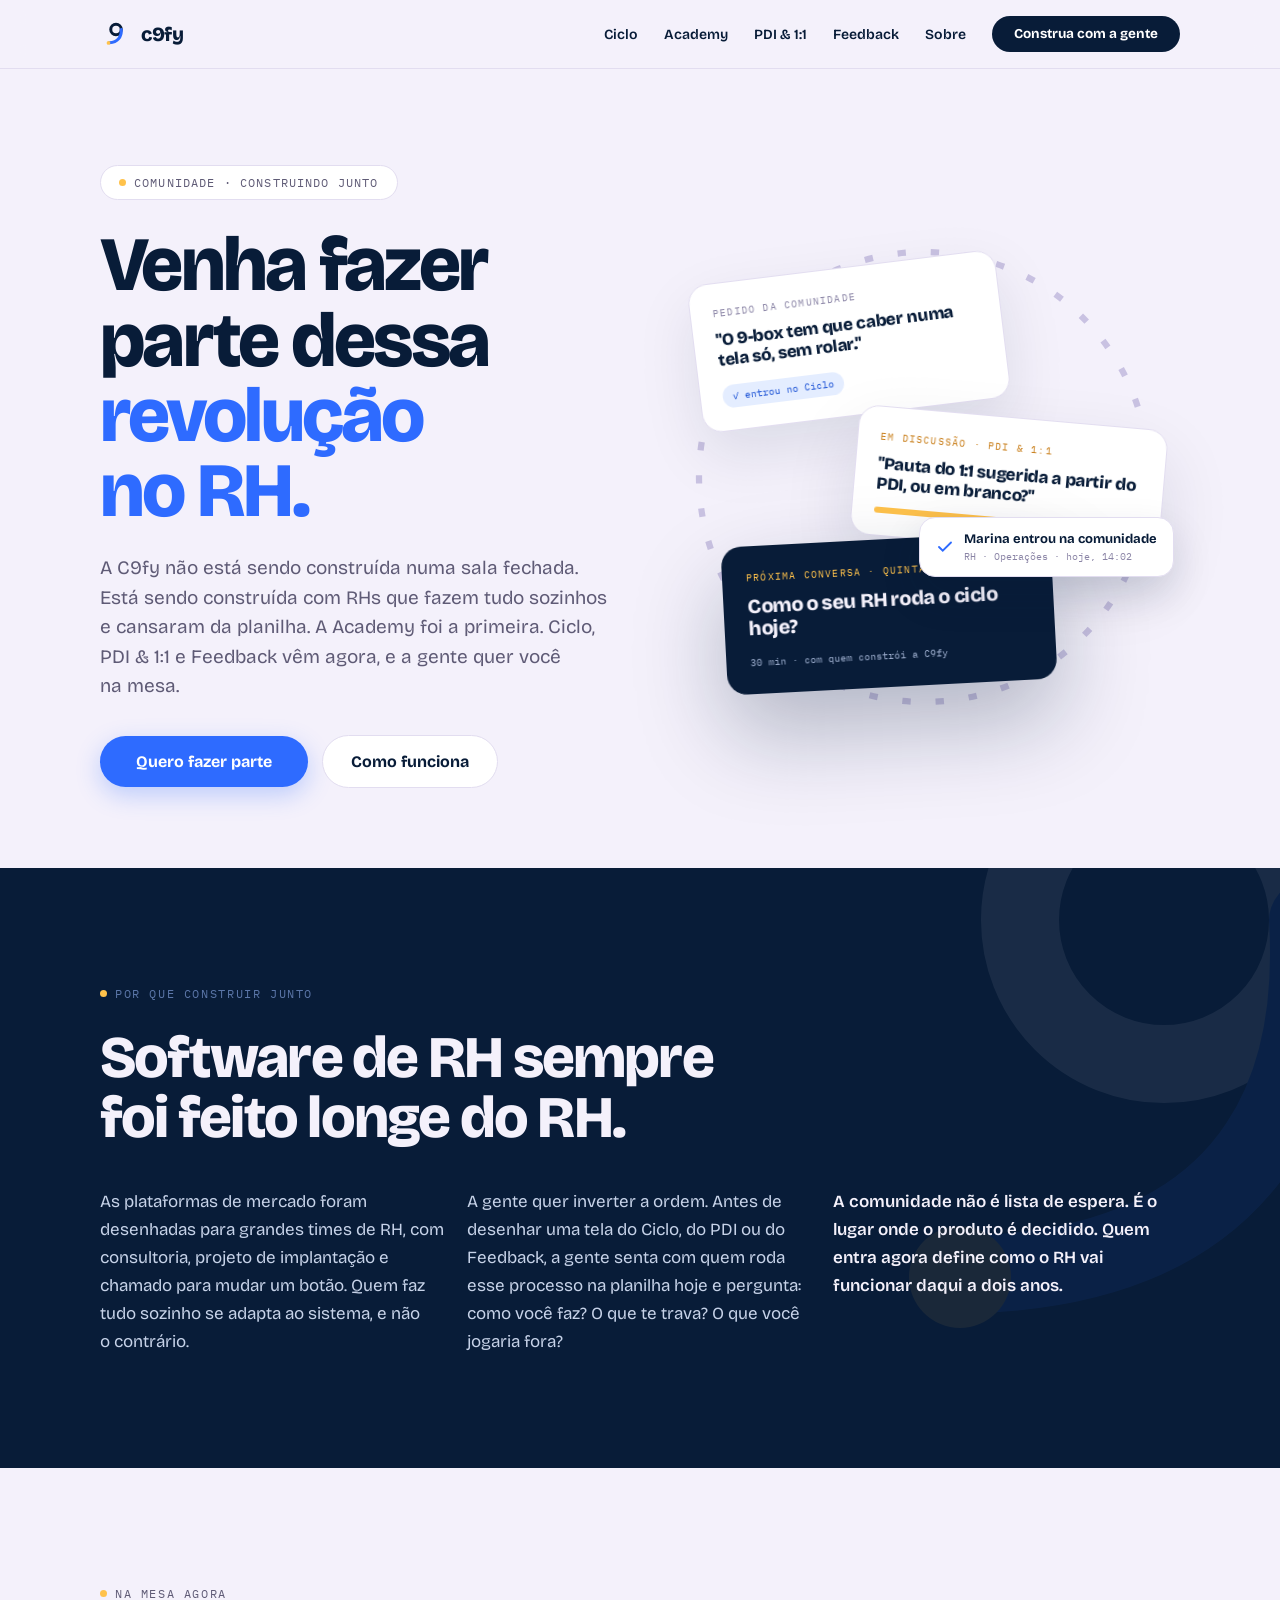
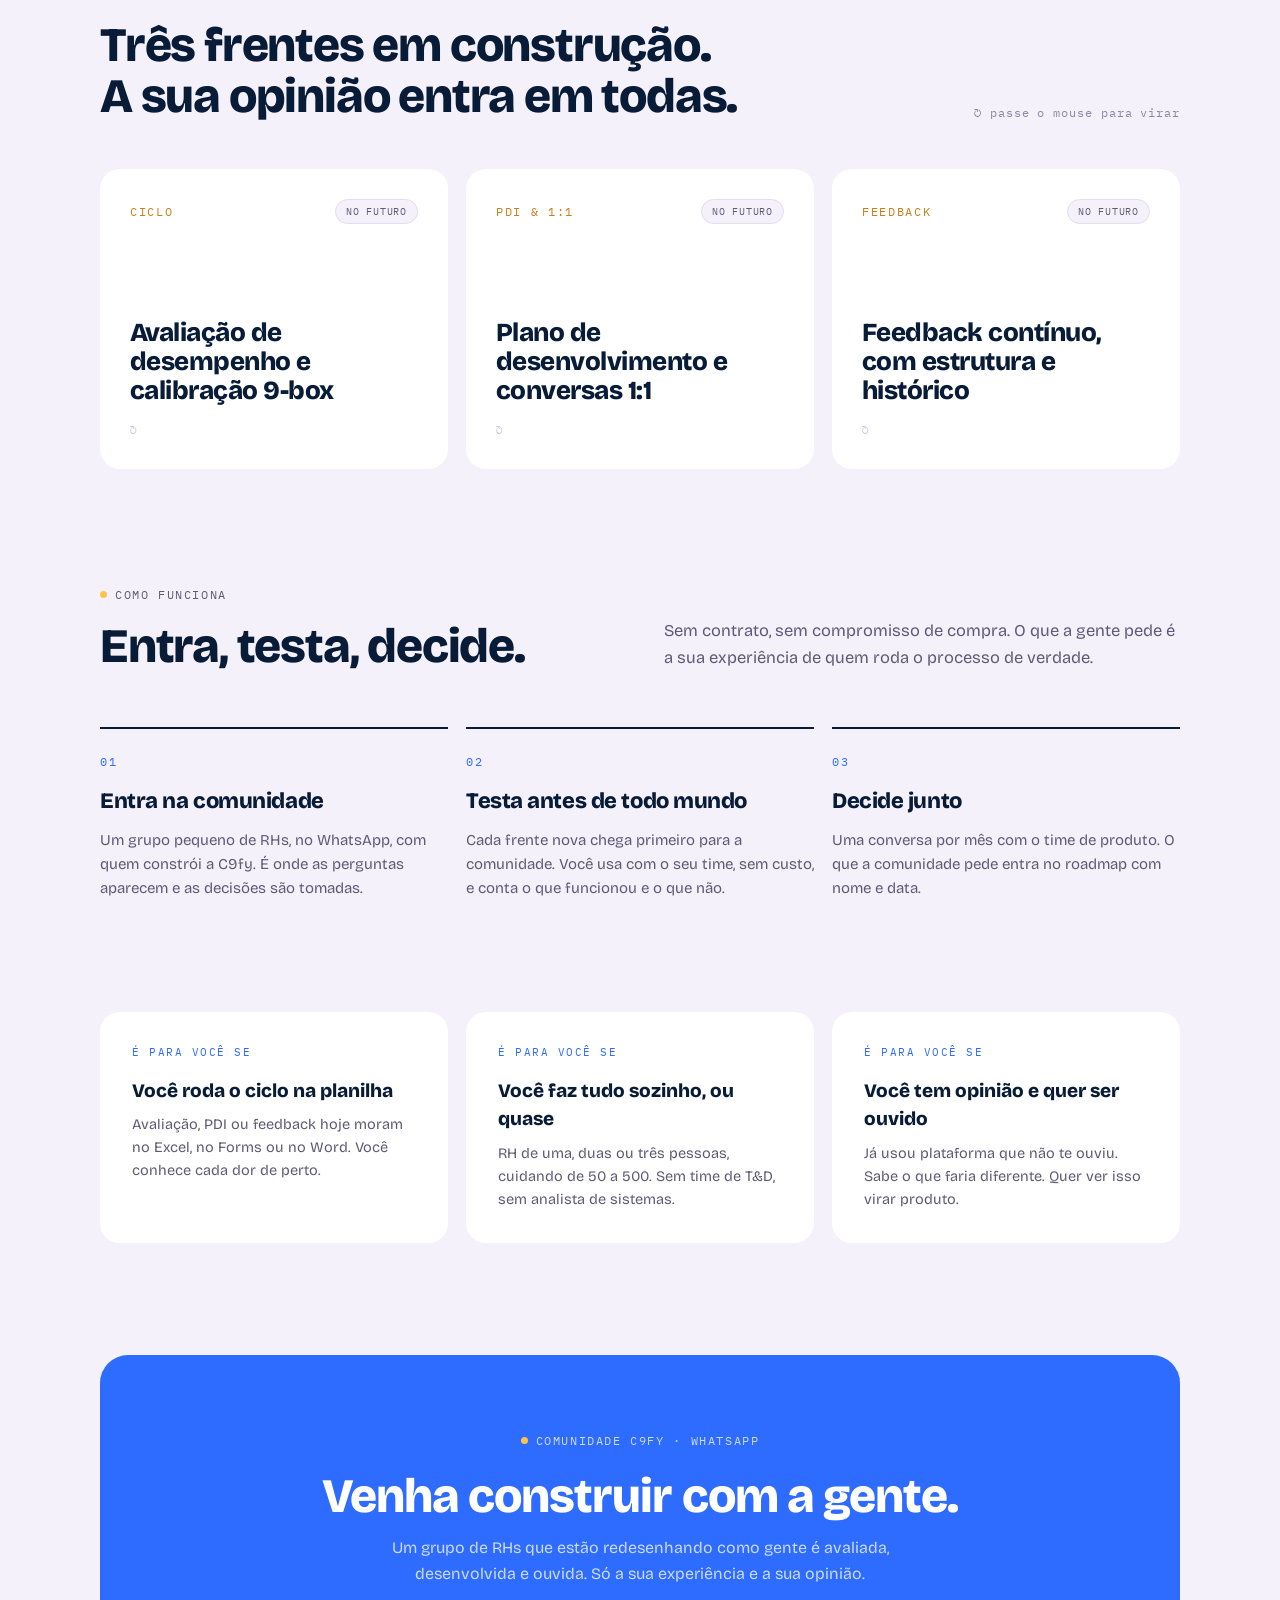
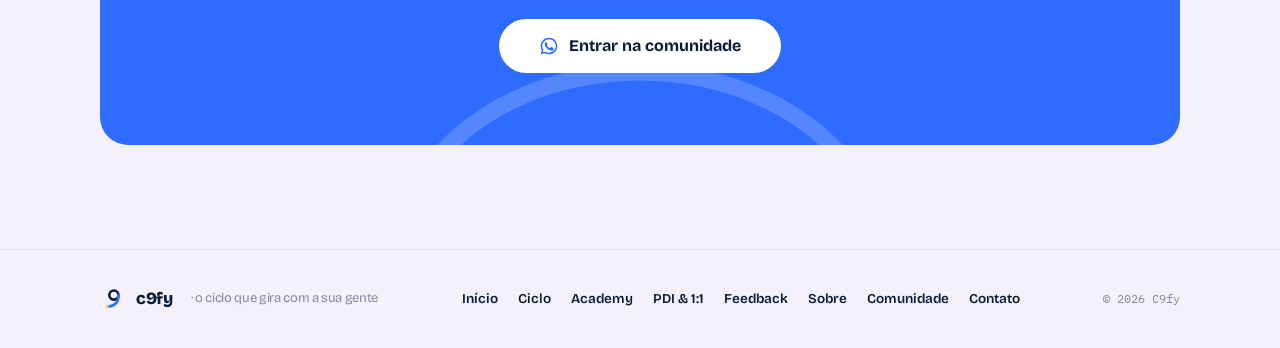
==== comunidade.html @ 216e8342 "Add shared stylesheet with comprehensive styles for layout, typography, buttons, and components" ====
<!DOCTYPE html>
<html lang="pt-BR">
<head>
  <meta charset="utf-8">
  <meta name="viewport" content="width=device-width, initial-scale=1">
  <title>Comunidade · C9fy</title>
  <meta name="description" content="Um grupo de RHs que testa antes de todo mundo e decide o que entra na C9fy. Venha construir com a gente.">
  <meta property="og:type" content="website">
  <meta property="og:site_name" content="C9fy">
  <meta property="og:locale" content="pt_BR">
  <meta property="og:title" content="Comunidade · C9fy">
  <meta property="og:description" content="Um grupo de RHs que testa antes de todo mundo e decide o que entra na C9fy. Venha construir com a gente.">
  <meta property="og:url" content="https://c9fy.com/comunidade.html">
  <meta property="og:image" content="https://c9fy.com/assets/og-image.png">
  <meta property="og:image:width" content="1200">
  <meta property="og:image:height" content="630">
  <meta name="twitter:card" content="summary_large_image">
  <meta name="theme-color" content="#F4F1FB">
  <link rel="icon" type="image/png" href="assets/favicon.png">
  <link rel="apple-touch-icon" href="assets/favicon.png">
  <link rel="preconnect" href="https://fonts.googleapis.com">
  <link rel="preconnect" href="https://fonts.gstatic.com" crossorigin>
  <link href="https://fonts.googleapis.com/css2?family=Bricolage+Grotesque:opsz,wght@12..96,400;12..96,500;12..96,600;12..96,700;12..96,800&amp;family=IBM+Plex+Mono:wght@500;600&amp;display=swap" rel="stylesheet">
  <link rel="stylesheet" href="styles.css">
  <noscript><style>.nav__links{display:flex!important;position:static!important;flex-direction:row!important;gap:8px 20px!important;padding:0!important;border:0!important;box-shadow:none!important}.nav__toggle{display:none!important}</style></noscript>
</head>
<body>
<header class="site-header">
  <nav class="container nav" aria-label="Principal">
    <a class="brand" href="index.html"><svg width="30" height="30" viewBox="0 0 120 120" aria-hidden="true" focusable="false"><circle cx="64" cy="42" r="21" fill="none" stroke="#081C38" stroke-width="12" stroke-linecap="round"></circle><path d="M 85 42 C 87 72 70 93 38 95" fill="none" stroke="#2E6BFF" stroke-width="12" stroke-linecap="round"></path><circle cx="34" cy="95.5" r="7.5" fill="#FFC24B"></circle></svg><span>c9fy</span></a>
    <button class="nav__toggle" type="button" aria-expanded="false" aria-controls="menu" aria-label="Abrir menu"><span></span><span></span><span></span></button>
    <ul class="nav__links" id="menu">
      <li><a href="produtos.html#ciclo">Ciclo</a></li>
      <li><a href="produtos.html#academy">Academy</a></li>
      <li><a href="produtos.html#pdi">PDI &amp; 1:1</a></li>
      <li><a href="produtos.html#feedback">Feedback</a></li>
      <li><a href="sobre.html">Sobre</a></li>
      <li><a class="btn btn--navy" href="comunidade.html" aria-current="page">Construa com a gente</a></li>
    </ul>
  </nav>
</header>
<main>
<section class="hero container">
  <div class="hero__grid">
    <div>
      <span class="eyebrow eyebrow--pill">Comunidade · construindo junto</span>
      <h1 class="display">Venha fazer parte dessa <span class="accent">revolução no RH.</span></h1>
      <p class="lead">A C9fy não está sendo construída numa sala fechada. Está sendo construída com RHs que fazem tudo sozinhos e cansaram da planilha. A Academy foi a primeira. Ciclo, PDI &amp; 1:1 e Feedback vêm agora, e a gente quer você na mesa.</p>
      <div class="actions">
        <a class="btn btn--primary" href="#entrar">Quero fazer parte</a>
        <a class="btn btn--outline" href="#como">Como funciona</a>
      </div>
    </div>
    <div class="stack stack--wide" data-tilt="14" aria-hidden="true"><div class="stack__inner" data-tilt-inner>
      <img class="stack__ring" src="assets/anel.svg" alt="">
      <div class="stack__card stack__card--a">
        <div class="stack__label">PEDIDO DA COMUNIDADE</div>
        <div class="stack__title stack__title--quote">"O 9-box tem que caber numa tela só, sem rolar."</div>
        <span class="stack__ok">✓ entrou no Ciclo</span>
      </div>
      <div class="stack__card stack__card--b">
        <div class="stack__label stack__label--amber">EM DISCUSSÃO · PDI &amp; 1:1</div>
        <div class="stack__title stack__title--quote">"Pauta do 1:1 sugerida a partir do PDI, ou em branco?"</div>
        <div class="segs"><span class="on on--honey"></span><span></span></div>
      </div>
      <div class="stack__card stack__card--c">
        <div class="stack__label stack__label--honey">PRÓXIMA CONVERSA · QUINTA, 18H</div>
        <div class="stack__title">Como o seu RH roda o ciclo hoje?</div>
        <div class="stack__note">30 min · com quem constrói a C9fy</div>
      </div>
      <div class="chip"><img src="assets/icons/check.svg" alt=""><div><strong>Marina entrou na comunidade</strong><small>RH · Operações · hoje, 14:02</small></div></div>
    </div></div>
  </div>
</section>

<section class="manifesto">
  <img class="manifesto__mark" src="assets/marca-fundo.svg" alt="" aria-hidden="true">
  <div class="container">
    <span class="eyebrow eyebrow--light">Por que construir junto</span>
    <h2 class="h2 h2--xl">Software de RH sempre foi feito longe do RH.</h2>
    <div class="manifesto__cols">
      <p>As plataformas de mercado foram desenhadas para grandes times de RH, com consultoria, projeto de implantação e chamado para mudar um botão. Quem faz tudo sozinho se adapta ao sistema, e não o contrário.</p>
      <p>A gente quer inverter a ordem. Antes de desenhar uma tela do Ciclo, do PDI ou do Feedback, a gente senta com quem roda esse processo na planilha hoje e pergunta: como você faz? O que te trava? O que você jogaria fora?</p>
      <p class="strong">A comunidade não é lista de espera. É o lugar onde o produto é decidido. Quem entra agora define como o RH vai funcionar daqui a dois anos.</p>
    </div>
  </div>
</section>

<section class="section container">
  <div class="section-head">
    <div>
      <span class="eyebrow">Na mesa agora</span>
      <h2 class="h2">Três frentes em construção. A sua opinião entra em todas.</h2>
    </div>
    <span class="hint">↻ passe o mouse para virar</span>
  </div>
  <div class="grid-cards grid-cards--wide">
    <article class="flip" data-tilt="9" tabindex="0">
      <div class="flip__inner" data-tilt-inner>
        <div class="flip__face flip__front">
          <div class="flip__top"><span class="tag">CICLO</span><span class="badge">NO FUTURO</span></div>
          <div><h3>Avaliação de desempenho e calibração 9-box</h3><div class="flip__turn">↻</div></div>
        </div>
        <div class="flip__face flip__back">
          <span class="tag">CICLO · O QUE A COMUNIDADE DECIDE</span>
          <ul class="flip__list"><li>· Quais etapas são padrão e quais são opcionais</li><li>· Como a calibração acontece ao vivo com o comitê</li><li>· O que o colaborador vê do próprio resultado</li></ul>
        </div>
      </div>
    </article>
    <article class="flip" data-tilt="9" tabindex="0">
      <div class="flip__inner" data-tilt-inner>
        <div class="flip__face flip__front">
          <div class="flip__top"><span class="tag">PDI &amp; 1:1</span><span class="badge">NO FUTURO</span></div>
          <div><h3>Plano de desenvolvimento e conversas 1:1</h3><div class="flip__turn">↻</div></div>
        </div>
        <div class="flip__face flip__back">
          <span class="tag">PDI &amp; 1:1 · O QUE A COMUNIDADE DECIDE</span>
          <ul class="flip__list"><li>· O modelo de PDI: metas, ações, competências ou os três</li><li>· Pauta do 1:1 sugerida ou em branco</li><li>· Quem assina, quem vê, quem cobra</li></ul>
        </div>
      </div>
    </article>
    <article class="flip" data-tilt="9" tabindex="0">
      <div class="flip__inner" data-tilt-inner>
        <div class="flip__face flip__front">
          <div class="flip__top"><span class="tag">FEEDBACK</span><span class="badge">NO FUTURO</span></div>
          <div><h3>Feedback contínuo, com estrutura e histórico</h3><div class="flip__turn">↻</div></div>
        </div>
        <div class="flip__face flip__back">
          <span class="tag">FEEDBACK · O QUE A COMUNIDADE DECIDE</span>
          <ul class="flip__list"><li>· Qual estrutura de feedback a gente adota</li><li>· Feedback anônimo: sim, não ou depende</li><li>· Como ele entra na avaliação do ciclo</li></ul>
        </div>
      </div>
    </article>
  </div>
</section>

<section class="section container" id="como">
  <div class="steps-head">
    <div>
      <span class="eyebrow">Como funciona</span>
      <h2 class="h2">Entra, testa, decide.</h2>
    </div>
    <p>Sem contrato, sem compromisso de compra. O que a gente pede é a sua experiência de quem roda o processo de verdade.</p>
  </div>
  <ol class="grid-cards">
    <li class="step"><div class="step__num">01</div><h3>Entra na comunidade</h3><p>Um grupo pequeno de RHs, no WhatsApp, com quem constrói a C9fy. É onde as perguntas aparecem e as decisões são tomadas.</p></li>
    <li class="step"><div class="step__num">02</div><h3>Testa antes de todo mundo</h3><p>Cada frente nova chega primeiro para a comunidade. Você usa com o seu time, sem custo, e conta o que funcionou e o que não.</p></li>
    <li class="step"><div class="step__num">03</div><h3>Decide junto</h3><p>Uma conversa por mês com o time de produto. O que a comunidade pede entra no roadmap com nome e data.</p></li>
  </ol>
</section>

<section class="section container">
  <h2 class="sr-only">Para quem é a comunidade</h2>
  <div class="grid-cards">
    <article class="card" data-tilt="7"><div class="glare" data-glare></div><div class="card__kicker">É PARA VOCÊ SE</div><h3>Você roda o ciclo na planilha</h3><p>Avaliação, PDI ou feedback hoje moram no Excel, no Forms ou no Word. Você conhece cada dor de perto.</p></article>
    <article class="card" data-tilt="7"><div class="glare" data-glare></div><div class="card__kicker">É PARA VOCÊ SE</div><h3>Você faz tudo sozinho, ou quase</h3><p>RH de uma, duas ou três pessoas, cuidando de 50 a 500. Sem time de T&amp;D, sem analista de sistemas.</p></article>
    <article class="card" data-tilt="7"><div class="glare" data-glare></div><div class="card__kicker">É PARA VOCÊ SE</div><h3>Você tem opinião e quer ser ouvido</h3><p>Já usou plataforma que não te ouviu. Sabe o que faria diferente. Quer ver isso virar produto.</p></article>
  </div>
</section>

<section class="cta" id="entrar">
  <div class="container">
    <div class="cta__box" data-tilt="4"><div class="glare" data-glare></div>
      <img class="cta__arc" src="assets/arco.svg" alt="" aria-hidden="true">
      <span class="eyebrow eyebrow--sky">Comunidade C9fy · WhatsApp</span>
      <h2>Venha construir com a gente.</h2>
      <p class="w">Um grupo de RHs que estão redesenhando como gente é avaliada, desenvolvida e ouvida. Só a sua experiência e a sua opinião.</p>
      <div class="cta__actions">
        <a class="btn btn--white" href="https://chat.whatsapp.com/IDivVUg4mQg0okalDfb07i" target="_blank" rel="noopener"><img src="assets/icons/whatsapp.svg" alt="">Entrar na comunidade</a>
      </div>
    </div>
  </div>
</section>
</main>
<footer class="site-footer">
  <div class="container footer">
    <a class="footer__brand" href="index.html"><svg width="26" height="26" viewBox="0 0 120 120" aria-hidden="true" focusable="false"><circle cx="64" cy="42" r="21" fill="none" stroke="#081C38" stroke-width="12" stroke-linecap="round"></circle><path d="M 85 42 C 87 72 70 93 38 95" fill="none" stroke="#2E6BFF" stroke-width="12" stroke-linecap="round"></path><circle cx="34" cy="95.5" r="7.5" fill="#FFC24B"></circle></svg><span>c9fy</span><span class="footer__tag">· o ciclo que gira com a sua gente</span></a>
    <ul class="footer__links">
      <li><a href="index.html">Início</a></li>
      <li><a href="produtos.html#ciclo">Ciclo</a></li>
      <li><a href="produtos.html#academy">Academy</a></li>
      <li><a href="produtos.html#pdi">PDI &amp; 1:1</a></li>
      <li><a href="produtos.html#feedback">Feedback</a></li>
      <li><a href="sobre.html">Sobre</a></li>
      <li><a href="comunidade.html">Comunidade</a></li>
      <li><a href="mailto:contato@c9fy.com">Contato</a></li>
    </ul>
    <span class="footer__copy">© 2026 C9fy</span>
  </div>
</footer>
<script src="script.js" defer></script>
</body>
</html>
---- styles.css ----
/* C9fy — folha de estilo compartilhada */
:root{
  --navy:#081C38;--navy-2:#0D2647;--electric:#2E6BFF;--electric-dark:#1F55D6;--electric-light:#6C9BFF;
  --honey:#FFC24B;--honey-dark:#F2B33A;--amber:#C97F1B;
  --lilac:#F4F1FB;--line:#E2DDF0;--lavender:#C9C2E2;
  --muted:#5F5B76;--muted-2:#8B85A6;--ink-2:#403C55;
  --ice:#C6D2E8;--steel:#9FB0D0;--slate:#5B76A8;--sky:#CBDBFF;
  --pale-blue:#E4EDFF;--pale-honey:#FFF9EE;
  --mono:'IBM Plex Mono',ui-monospace,monospace;
  --ease:cubic-bezier(.22,1,.36,1);
}
*,*::before,*::after{box-sizing:border-box}
html{scroll-behavior:smooth}
body{margin:0;background:var(--lilac);font-family:'Bricolage Grotesque',system-ui,sans-serif;color:var(--navy);-webkit-font-smoothing:antialiased;line-height:1.5}
a{color:var(--electric);text-decoration:none}
a:hover{text-decoration:underline}
::selection{background:var(--electric);color:#fff}
img{max-width:100%;display:block}
h1,h2,h3,p,ul,ol{margin:0}
ul,ol{padding:0;list-style:none}
b,strong{font-weight:700}
.sr-only{position:absolute;width:1px;height:1px;padding:0;margin:-1px;overflow:hidden;clip:rect(0,0,0,0);white-space:nowrap;border:0}
.mono{font-family:var(--mono)}
.container{max-width:1160px;margin:0 auto;padding-left:40px;padding-right:40px}
.accent{color:var(--electric)}

/* Cabeçalho */
.site-header{position:sticky;top:0;z-index:50;background:rgba(244,241,251,.85);backdrop-filter:blur(12px);-webkit-backdrop-filter:blur(12px);border-bottom:1px solid var(--line)}
.nav{display:flex;align-items:center;justify-content:space-between;gap:20px;padding-top:16px;padding-bottom:16px}
.brand{display:flex;align-items:center;gap:11px;color:var(--navy);font-weight:800;font-size:20px;letter-spacing:-.02em}
.brand:hover{text-decoration:none}
.brand svg{width:30px;height:30px;flex-shrink:0}
.nav__links{display:flex;align-items:center;gap:26px;font-size:14px;font-weight:600;flex-wrap:wrap;justify-content:flex-end}
.nav__links a{color:var(--navy)}
.nav__links .btn{color:#fff}
.nav__toggle{display:none;width:44px;height:44px;margin:-6px -8px -6px 0;padding:0;border:0;background:none;cursor:pointer;flex-direction:column;align-items:center;justify-content:center;gap:5px;border-radius:12px}
.nav__toggle span{display:block;width:22px;height:2px;background:var(--navy);border-radius:2px;transition:transform .2s var(--ease),opacity .2s}
.nav__toggle[aria-expanded="true"] span:nth-child(1){transform:translateY(7px) rotate(45deg)}
.nav__toggle[aria-expanded="true"] span:nth-child(2){opacity:0}
.nav__toggle[aria-expanded="true"] span:nth-child(3){transform:translateY(-7px) rotate(-45deg)}

/* Botões */
.btn{display:inline-flex;align-items:center;justify-content:center;gap:10px;font-weight:700;font-size:16px;padding:16px 36px;border-radius:100px;line-height:1.2;transition:background .2s var(--ease),border-color .2s var(--ease),transform .2s var(--ease)}
.btn:hover{text-decoration:none}
.btn:active{transform:scale(.98)}
.btn--primary{background:var(--electric);color:#fff;box-shadow:0 8px 24px rgba(46,107,255,.28)}
.btn--primary:hover{background:var(--electric-dark)}
.btn--outline{background:#fff;color:var(--navy);border:1.5px solid var(--line);padding:16px 28px}
.btn--outline:hover{border-color:var(--navy)}
.btn--navy{background:var(--navy);color:#fff;padding:10px 22px;font-size:13.5px}
.btn--navy:hover{background:var(--navy-2)}
.btn--honey{background:var(--honey);color:var(--navy);padding:17px 40px}
.btn--honey:hover{background:var(--honey-dark)}
.btn--white{background:#fff;color:var(--navy);padding:17px 40px}
.btn--white:hover{background:var(--lilac)}
.btn--ghost{color:#fff;border:1.5px solid rgba(255,255,255,.45);padding:17px 30px}
.btn--ghost:hover{border-color:#fff}
.btn img{width:20px;height:20px}

/* Etiquetas e títulos */
.eyebrow{display:inline-flex;align-items:center;gap:8px;font-family:var(--mono);font-size:11.5px;letter-spacing:.14em;text-transform:uppercase;color:var(--muted)}
.eyebrow::before{content:"";width:7px;height:7px;border-radius:50%;background:var(--honey);flex-shrink:0}
.eyebrow--pill{background:#fff;border:1.5px solid var(--line);padding:8px 18px;border-radius:100px;letter-spacing:.1em}
.eyebrow--light{color:var(--slate)}
.eyebrow--sky{color:var(--sky)}
.display{font-size:clamp(46px,6vw,84px);font-weight:800;letter-spacing:-.035em;line-height:.98;text-wrap:balance}
.h2{font-size:clamp(30px,3.8vw,48px);font-weight:800;letter-spacing:-.025em;line-height:1.05;text-wrap:balance}
.h2--xl{font-size:clamp(32px,4.6vw,64px);letter-spacing:-.03em;line-height:1.02}
.h2--lg{font-size:clamp(30px,3.8vw,52px);letter-spacing:-.03em;line-height:1.02}
.h2--md{font-size:clamp(28px,3.4vw,44px)}
.h2--feature{font-size:clamp(26px,3vw,40px);line-height:1.08}
.h2--marca{font-size:clamp(30px,4vw,52px);letter-spacing:-.03em;line-height:1.02}
.lead{font-size:19px;line-height:1.55;color:var(--muted);text-wrap:pretty}
.text{font-size:16px;line-height:1.65;color:var(--muted);text-wrap:pretty}
.tag{font-family:var(--mono);font-size:12px;letter-spacing:.14em;color:var(--amber)}
.tag--electric{color:var(--electric)}
.badge{font-family:var(--mono);font-size:10px;letter-spacing:.08em;color:var(--muted);background:var(--lilac);border:1.5px solid var(--line);padding:4px 10px;border-radius:100px;white-space:nowrap}
.badge--white{background:#fff}
.badge--live{color:#fff;background:var(--electric);border-color:var(--electric)}
.hint{font-family:var(--mono);font-size:11.5px;color:var(--muted-2);letter-spacing:.08em}

/* Hero */
.hero{padding-top:96px;padding-bottom:80px}
.hero__grid{display:grid;grid-template-columns:repeat(auto-fit,minmax(min(100%,420px),1fr));gap:56px;align-items:center}
.hero h1{margin:28px 0 24px}
.hero .lead{max-width:540px;margin-bottom:34px}
.actions{display:flex;gap:14px;flex-wrap:wrap;align-items:center}
.hero--center{text-align:center;padding-top:88px;padding-bottom:56px}
.hero--center h1{font-size:clamp(40px,5.4vw,72px);line-height:1;margin:28px auto 22px;max-width:820px}
.hero--center .lead{font-size:18px;line-height:1.6;max-width:600px;margin:0 auto 40px}
.hero--sobre{padding-bottom:88px}
.hero--sobre h1{font-size:clamp(42px,5.8vw,80px);max-width:900px}
.hero--sobre .lead{max-width:640px;margin-bottom:0}
.pills{display:flex;gap:10px;justify-content:center;flex-wrap:wrap}
.pill{display:inline-flex;align-items:center;gap:8px;background:#fff;border:1.5px solid var(--line);color:var(--navy);font-weight:700;font-size:14.5px;padding:12px 22px;border-radius:100px;transition:border-color .2s var(--ease)}
.pill:hover{border-color:var(--navy);text-decoration:none}
.pill__dot{width:9px;height:9px;border-radius:50%;background:var(--honey)}
.pill__dot--electric{background:var(--electric)}

/* Pilha de cards do hero */
.stack{position:relative;aspect-ratio:1;width:100%;max-width:500px;margin:0 auto}
.stack__inner{position:absolute;inset:0;transform-style:preserve-3d}
.stack__ring{position:absolute;inset:0;width:100%;height:100%;transform:translateZ(-40px)}
.stack__card--b{transform:translateZ(50px) rotate(5deg)}
.stack__card--c{transform:translateZ(100px) rotate(-3deg)}
.chip{transform:translateZ(120px)}
.glare{position:absolute;inset:0;pointer-events:none;opacity:0;transition:opacity .3s;border-radius:inherit;z-index:2}
[data-tilt]{will-change:transform}
.card,.logo-card,.mock,.mock--dark,.phone,.band,.cta__box{position:relative;overflow:hidden}
.stack__card{position:absolute;background:#fff;border:1.5px solid var(--line);border-radius:20px;padding:22px}
.stack__card--a{left:4%;top:8%;width:60%;transform:rotate(-7deg);box-shadow:0 24px 60px rgba(8,28,56,.10)}
.stack__card--b{right:2%;top:38%;width:62%;transform:translateZ(50px) rotate(5deg);box-shadow:0 30px 70px rgba(8,28,56,.12)}
.stack__card--c{left:10%;bottom:8%;width:66%;background:var(--navy);border:0;padding:24px;transform:translateZ(100px) rotate(-3deg);box-shadow:0 40px 90px rgba(8,28,56,.28)}
.stack--wide .stack__card--a{width:62%}
.stack__label{font-family:var(--mono);font-size:10px;color:var(--muted-2);letter-spacing:.12em;margin-bottom:10px}
.stack__label--amber{color:var(--amber)}
.stack__label--honey{color:var(--honey)}
.stack__title{font-weight:800;font-size:18px;letter-spacing:-.02em;line-height:1.15;margin-bottom:14px}
.stack__title--quote{font-size:17px;line-height:1.2;margin-bottom:12px}
.stack__card--c .stack__title{font-size:20px;line-height:1.1;color:var(--lilac);margin-bottom:16px}
.stack__meta{display:flex;align-items:center;gap:8px;font-family:var(--mono);font-size:10.5px;color:var(--muted-2)}
.stack__note{font-family:var(--mono);font-size:10px;color:var(--steel)}
.stack__ok{display:inline-block;font-family:var(--mono);font-size:10px;color:var(--electric-dark);background:var(--pale-blue);padding:4px 10px;border-radius:100px}
.sq{width:26px;height:26px;border-radius:8px;background:var(--electric);flex-shrink:0}
.segs{display:flex;gap:6px}
.segs span{flex:1;height:6px;border-radius:100px;background:var(--line)}
.segs .on{background:var(--electric)}
.segs .on--honey{flex:3;background:var(--honey)}
.bar{height:7px;background:var(--navy-2);border-radius:100px;overflow:hidden;margin-bottom:8px}
.bar span{display:block;height:100%;background:var(--electric)}
.bar .w55{width:55%}
.chip{position:absolute;right:0;bottom:30%;background:#fff;border:1.5px solid var(--line);border-radius:16px;padding:12px 16px;box-shadow:0 18px 40px rgba(8,28,56,.14);display:flex;align-items:center;gap:10px;animation:flutua 5s ease-in-out infinite}
.chip img{width:18px;height:18px;flex-shrink:0}
.chip strong{display:block;font-size:13px}
.chip small{display:block;font-family:var(--mono);font-size:10px;color:var(--muted-2)}
@keyframes flutua{0%,100%{transform:translateZ(120px) translateY(0)}50%{transform:translateZ(120px) translateY(-10px)}}

/* Faixa navy (manifesto) */
.manifesto{background:var(--navy);padding:112px 0;position:relative;overflow:hidden}
.manifesto__mark{position:absolute;right:-220px;top:-200px;width:720px;height:720px;opacity:.07;pointer-events:none}
.manifesto__mark--left{right:auto;top:auto;left:-240px;bottom:-260px;width:640px;height:640px}
.manifesto .container{position:relative}
.manifesto h2{color:var(--lilac);margin:24px 0 40px;max-width:900px}
.manifesto__cols{display:grid;grid-template-columns:repeat(auto-fit,minmax(260px,1fr));gap:20px}
.manifesto__grid{display:grid;grid-template-columns:repeat(auto-fit,minmax(280px,1fr));gap:56px}
.manifesto__grid h2{margin-bottom:0}
.manifesto__stack{display:flex;flex-direction:column;gap:22px}
.manifesto p{font-size:17px;line-height:1.65;color:var(--ice);text-wrap:pretty}
.manifesto p.strong{color:var(--lilac);font-weight:600}

/* Seções */
.section{padding-top:112px}
.section--pb{padding-bottom:112px}
.section-head{display:flex;align-items:end;justify-content:space-between;gap:24px;flex-wrap:wrap;margin-bottom:48px}
.section-head h2{margin-top:16px;max-width:640px}
.grid-cards{display:grid;grid-template-columns:repeat(auto-fit,minmax(260px,1fr));gap:18px}
.grid-cards--wide{grid-template-columns:repeat(auto-fit,minmax(280px,1fr))}
.grid-cards--founders{gap:20px}

/* Cards que viram */
.flip{position:relative;min-height:300px;cursor:pointer;perspective:1100px;outline:none;border-radius:20px}
.flip__inner{position:relative;height:100%;transform-style:preserve-3d;transition:transform .7s var(--ease)}
.flip:hover .flip__inner,.flip:focus-visible .flip__inner,.flip:has(:focus-visible) .flip__inner,.flip.is-flipped .flip__inner{transform:rotateY(180deg)}
.flip__face{border-radius:20px;padding:30px;display:flex;flex-direction:column;justify-content:space-between;backface-visibility:hidden;-webkit-backface-visibility:hidden}
.flip__front{position:relative;min-height:300px;background:#fff}
.flip__back{position:absolute;inset:0;transform:rotateY(180deg);background:var(--honey);color:var(--navy)}
.flip__back--electric{background:var(--electric);color:#fff}
.flip__top{display:flex;align-items:center;justify-content:space-between;gap:10px}
.flip h3{font-weight:800;font-size:26px;letter-spacing:-.02em;line-height:1.1}
.flip__turn{font-family:var(--mono);font-size:10.5px;color:var(--lavender);margin-top:18px}
.flip__back .tag{font-size:11px;color:var(--navy)}
.flip__back--electric .tag{color:var(--honey)}
.flip__back p{font-size:15.5px;line-height:1.6;margin-bottom:16px;text-wrap:pretty}
.flip__back a{color:inherit;font-weight:700;font-size:14px}
.flip__list{display:flex;flex-direction:column;gap:8px;font-size:14.5px;line-height:1.5}

/* Blocos navy arredondados */
.band{background:var(--navy);border-radius:28px;padding:64px;position:relative;overflow:hidden}
.band__mark{position:absolute;right:-180px;bottom:-200px;width:560px;height:560px;opacity:.08;pointer-events:none}
.band__grid{display:grid;grid-template-columns:repeat(auto-fit,minmax(280px,1fr));gap:48px;align-items:center;position:relative}
.band h2{color:var(--lilac);margin:20px 0 18px}
.band p{font-size:16.5px;line-height:1.65;color:var(--ice);text-wrap:pretty}
.band p.mb{margin-bottom:24px;font-size:16px}
.band__side{display:flex;flex-direction:column;gap:14px}
.band__side .btn{margin-top:10px;align-self:flex-start}
.checklist{display:flex;flex-direction:column;gap:10px;font-size:14.5px;color:var(--ice)}
.checklist--muted{color:var(--muted);gap:8px}

/* Passos */
.steps-head{display:grid;grid-template-columns:repeat(auto-fit,minmax(280px,1fr));gap:48px;align-items:end;margin-bottom:56px}
.steps-head h2{margin-top:16px}
.steps-head p{font-size:16.5px;color:var(--muted);line-height:1.65;text-wrap:pretty}
.step{border-top:2px solid var(--navy);padding-top:24px}
.step__num{font-family:var(--mono);font-size:12px;color:var(--electric);letter-spacing:.14em;margin-bottom:14px}
.step h3{font-weight:800;font-size:22px;letter-spacing:-.02em;margin-bottom:10px}
.step p{font-size:15px;color:var(--muted);line-height:1.6;text-wrap:pretty}

/* Celular */
.phone-wrap{display:flex;justify-content:center}
.phone{width:300px;max-width:100%;background:var(--lilac);border-radius:36px;padding:14px;box-shadow:0 40px 90px rgba(0,0,0,.35)}
.phone__screen{background:#fff;border-radius:26px;overflow:hidden}
.phone__head{padding:20px 20px 14px}
.phone__greet{font-family:var(--mono);font-size:10px;color:var(--muted-2);letter-spacing:.1em;margin-bottom:6px}
.phone__title{font-weight:800;font-size:18px;letter-spacing:-.02em}
.phone__brand{background:var(--electric);padding:22px 20px 18px}
.phone__app{display:flex;align-items:center;gap:8px;margin-bottom:14px;font-weight:800;font-size:13px;color:#fff;letter-spacing:-.01em}
.phone__app span{width:24px;height:24px;border-radius:7px;background:#fff}
.phone__brand .phone__title{color:#fff;line-height:1.15}
.phone__feature{margin:0 20px;background:var(--navy);border-radius:16px;padding:16px}
.phone__feature .lbl{font-family:var(--mono);font-size:9.5px;color:var(--honey);letter-spacing:.1em;margin-bottom:8px}
.phone__feature .ttl{font-weight:700;font-size:14px;color:var(--lilac);line-height:1.3;margin-bottom:12px}
.phone__feature .bar{height:6px;margin-bottom:6px}
.phone__feature .note{font-family:var(--mono);font-size:9.5px;color:var(--steel)}
.phone__section{padding:18px 20px 6px;font-weight:700;font-size:13px}
.phone__list{padding:0 20px 20px;display:flex;flex-direction:column;gap:8px}
.prow{display:flex;align-items:center;gap:10px;background:var(--lilac);border-radius:12px;padding:10px 12px}
.prow__ic{width:32px;height:32px;border-radius:9px;flex-shrink:0;background:var(--electric)}
.prow__ic--honey{background:var(--honey)}
.prow__ic--navy{background:var(--navy)}
.prow__body{flex:1;min-width:0}
.prow__name{font-size:12.5px;font-weight:700}
.prow__meta{font-family:var(--mono);font-size:9.5px;color:var(--muted-2)}
.prow__end{font-family:var(--mono);font-size:9.5px;color:var(--amber);white-space:nowrap}
.prow__end--electric{color:var(--electric)}
.phone__tabs{border-top:1px solid var(--line);padding:12px 20px;display:flex;justify-content:space-around;font-family:var(--mono);font-size:9.5px;color:var(--muted-2)}
.phone__tabs .on{color:var(--electric)}

/* Cards simples */
.card{background:#fff;border-radius:20px;padding:32px}
.card__icon{width:44px;height:44px;border-radius:12px;background:var(--lilac);display:flex;align-items:center;justify-content:center;margin-bottom:20px}
.card__icon img{width:20px;height:20px}
.card__kicker{font-family:var(--mono);font-size:11px;color:var(--electric);letter-spacing:.14em;margin-bottom:16px}
.card h3{font-weight:800;font-size:19px;margin-bottom:8px}
.card h3.accent{margin-bottom:10px}
.card p{font-size:14.5px;color:var(--muted);line-height:1.6;text-wrap:pretty}

/* CTA */
.cta{padding-top:112px;padding-bottom:104px}
.cta--tight{padding-top:0}
.cta__box{background:var(--electric);border-radius:28px;padding:72px 64px;text-align:center;position:relative;overflow:hidden}
.cta__box>*{position:relative}
.cta__arc{position:absolute;left:50%;bottom:-60px;transform:translateX(-50%);width:480px;height:210px;opacity:.18;pointer-events:none}
.cta h2{font-size:clamp(30px,4vw,48px);font-weight:800;letter-spacing:-.02em;line-height:1.05;color:#fff;margin:0 0 14px;text-wrap:balance}
.cta .eyebrow+h2{margin-top:20px}
.cta p{font-size:16px;color:var(--sky);line-height:1.6;margin:0 auto 32px;max-width:480px}
.cta p.w{max-width:520px}
.cta__actions{display:flex;gap:12px;justify-content:center;flex-wrap:wrap}

/* Rodapé */
.site-footer{border-top:1.5px solid var(--line);padding:36px 0}
.footer{display:flex;align-items:center;justify-content:space-between;gap:20px;flex-wrap:wrap}
.footer__brand{display:flex;align-items:center;gap:10px;font-weight:800;font-size:17px;letter-spacing:-.02em;color:var(--navy);flex-wrap:wrap}
.footer__brand svg{width:26px;height:26px}
.footer__tag{font-size:13px;color:var(--muted-2);margin-left:8px;font-weight:400}
.footer__links{display:flex;gap:20px;font-size:13.5px;font-weight:600;flex-wrap:wrap}
.footer__links a{color:var(--navy)}
.footer__copy{font-family:var(--mono);font-size:12px;color:var(--muted-2)}

/* Produtos: seções de produto */
.feature{padding-top:112px}
.feature--first{padding-top:64px}
.feature__grid{display:grid;grid-template-columns:repeat(auto-fit,minmax(300px,1fr));gap:56px;align-items:center}
.feature__grid--flip .feature__text{order:2}
.feature__grid--flip .mock{order:1}
.feature__meta{display:flex;align-items:center;gap:10px;margin-bottom:14px;flex-wrap:wrap}
.feature h2{margin-bottom:16px}
.feature .text{margin-bottom:20px}
.mock{background:#fff;border:1.5px solid var(--line);border-radius:24px;box-shadow:0 30px 70px rgba(8,28,56,.10);overflow:hidden}
.mock--dark{background:var(--navy);border:0;padding:26px;box-shadow:0 30px 70px rgba(8,28,56,.20)}
.mock__head{display:flex;align-items:center;justify-content:space-between;gap:10px;padding:16px 22px;border-bottom:1px solid var(--line);font-weight:700;font-size:14px}
.pill-tag{font-family:var(--mono);font-size:10.5px;padding:5px 12px;border-radius:100px;white-space:nowrap}
.pill-tag--navy{background:var(--navy);color:#fff}
.pill-tag--amber{background:var(--pale-honey);color:var(--amber)}
.pill-tag--honey{background:var(--honey);color:var(--navy)}
.pill-tag--electric{background:var(--electric);color:#fff;font-size:11px;padding:6px 14px}
.mock__body{padding:20px 22px;display:grid;grid-template-columns:repeat(auto-fit,minmax(200px,1fr));gap:20px;align-items:start}
.mock__lbl{font-family:var(--mono);font-size:9.5px;color:var(--muted-2);letter-spacing:.1em;margin-bottom:10px}
.ninebox{display:grid;grid-template-columns:repeat(3,1fr);gap:6px}
.ninebox div{aspect-ratio:1;border-radius:9px;background:var(--lilac);display:flex;align-items:center;justify-content:center;gap:3px}
.ninebox .hi{background:var(--pale-blue)}
.ninebox .warm{background:var(--pale-honey)}
.dotp{width:16px;height:16px;border-radius:50%;background:var(--electric)}
.dotp--navy{background:var(--navy)}
.dotp--honey{background:var(--honey);border:2px dashed var(--amber)}
.stages{display:flex;flex-direction:column;gap:8px}
.stages .mock__lbl{margin-bottom:2px}
.stage{display:flex;align-items:center;gap:10px;padding:9px 12px;background:var(--lilac);border-radius:10px;font-size:12.5px;font-weight:700}
.stage .mono{font-size:10px;color:var(--muted-2)}
.stage .st{color:var(--electric)}
.stage .name{flex:1}
.stage--now{background:var(--pale-blue);border:1.5px solid var(--electric)}
.stage--now .mono{color:var(--electric)}
.stage--next .st{color:var(--lavender)}
.stage--next .name{color:var(--muted-2)}
.trail__head{display:flex;align-items:center;justify-content:space-between;gap:12px;margin-bottom:18px;flex-wrap:wrap}
.trail__lbl{font-family:var(--mono);font-size:10px;color:var(--honey);letter-spacing:.12em;margin-bottom:6px}
.trail__title{font-weight:800;font-size:18px;color:var(--lilac);letter-spacing:-.02em}
.trail__list{display:flex;flex-direction:column;gap:8px}
.trail__item{display:flex;align-items:center;gap:12px;background:var(--navy-2);border-radius:12px;padding:12px 14px;font-size:13.5px;font-weight:700;color:var(--lilac)}
.trail__item .n{font-family:var(--mono);font-size:10px;color:var(--steel);width:18px;flex-shrink:0}
.trail__item .name{flex:1}
.trail__item .dur{font-family:var(--mono);font-size:10px;color:var(--steel);font-weight:500;white-space:nowrap}
.trail__item--drop{border:1.5px dashed var(--electric);color:var(--steel)}
.trail__foot{display:flex;gap:16px;margin-top:18px;font-family:var(--mono);font-size:10.5px;color:var(--steel);flex-wrap:wrap}
.pdi__list{padding:18px 22px 0;display:flex;flex-direction:column;gap:8px}
.goal{display:flex;align-items:center;gap:12px;padding:12px 14px;background:var(--lilac);border-radius:12px;font-size:13.5px;font-weight:700}
.goal .name{flex:1}
.goal .when{font-family:var(--mono);font-size:10px;color:var(--muted-2);font-weight:500;white-space:nowrap}
.goal .when--electric{color:var(--electric)}
.goal .when--amber{color:var(--amber)}
.goal--open{background:var(--pale-honey);border:1.5px solid var(--honey)}
.tick{width:22px;height:22px;border-radius:50%;background:var(--electric);color:#fff;display:inline-flex;align-items:center;justify-content:center;font-size:11px;font-weight:800;flex-shrink:0}
.tick--open{background:transparent;border:2px solid var(--amber)}
.agenda{margin:18px 22px 22px;background:var(--navy);border-radius:16px;padding:16px 18px}
.agenda__head{display:flex;align-items:center;justify-content:space-between;gap:10px;margin-bottom:10px;font-family:var(--mono);font-size:10px}
.agenda__head .lbl{color:var(--honey);letter-spacing:.12em}
.agenda__head .who{color:var(--steel)}
.agenda ol{display:flex;flex-direction:column;gap:6px;font-size:12.5px;color:var(--lilac)}
.agenda li{display:flex;gap:8px}
.agenda li span{color:var(--steel)}
.fb__list{padding:18px 22px 22px;display:flex;flex-direction:column;gap:10px}
.fb{background:var(--lilac);border-radius:14px;padding:14px 16px}
.fb__head{display:flex;align-items:center;gap:10px;margin-bottom:8px;font-size:13px;font-weight:700}
.fb__head .name{flex:1}
.avatar{width:28px;height:28px;border-radius:50%;background:var(--electric);color:#fff;display:inline-flex;align-items:center;justify-content:center;font-weight:800;font-size:11px;flex-shrink:0}
.avatar--honey{background:var(--honey);color:var(--navy)}
.fb__kind{font-family:var(--mono);font-size:10px;padding:3px 9px;border-radius:100px;color:var(--electric);background:var(--pale-blue);font-weight:500;white-space:nowrap}
.fb__kind--amber{color:var(--amber);background:var(--pale-honey)}
.fb p{font-size:13px;line-height:1.55;color:var(--ink-2)}
.fb__meta{font-family:var(--mono);font-size:9.5px;color:var(--muted-2);margin-top:8px}
.fb__ask{display:flex;align-items:center;gap:12px;padding:11px 14px;border:1.5px dashed var(--lavender);border-radius:12px;font-size:12.5px;color:var(--muted-2)}
.fb__ask span:first-child{flex:1}
.fb__ask .mono{font-size:10px}
.marca{background:var(--navy);margin-top:112px;padding:112px 0}
.marca .tag{display:block;color:var(--slate);margin-bottom:14px}
.marca h2{color:var(--lilac);margin-bottom:20px}
.marca .text{color:var(--ice);font-size:16.5px;margin-bottom:24px}
.tiles{display:grid;grid-template-columns:repeat(auto-fit,minmax(200px,1fr));gap:12px}
.tile{background:var(--navy-2);border-radius:16px;padding:20px}
.tile h3{font-weight:700;font-size:15px;color:var(--lilac);margin-bottom:6px}
.tile p{font-size:13.5px;color:var(--steel);line-height:1.55}

/* Sobre */
.name__grid{display:grid;grid-template-columns:repeat(auto-fit,minmax(280px,1fr));gap:48px;align-items:center}
.name__grid h2{margin:20px 0 20px;text-wrap:initial}
.letters{display:flex;flex-direction:column;gap:14px;font-size:15.5px;line-height:1.6;color:var(--muted)}
.letter{display:flex;gap:16px}
.letter b{color:var(--navy)}
.letter__glyph{font-weight:800;font-size:22px;color:var(--navy);width:36px;flex-shrink:0;line-height:1.1}
.letter__glyph--electric{color:var(--electric)}
.logo-card{background:#fff;border-radius:24px;padding:56px;display:flex;align-items:center;justify-content:center;gap:28px;flex-wrap:wrap}
.logo-card svg{width:104px;height:104px}
.logo-card span{font-weight:800;font-size:clamp(48px,6vw,72px);letter-spacing:-.03em;line-height:1}
.founder{position:relative;border-radius:28px;overflow:hidden;background:var(--navy);aspect-ratio:4/5}
.founder img{position:absolute;inset:0;width:100%;height:100%;object-fit:cover}
.founder img.pos-felipe{object-position:50% 22%}
.founder img.pos-wesley{object-position:58% 12%}
.founder img.pos-vitor{object-position:50% 20%}
.founder::after{content:"";position:absolute;inset:0;background:linear-gradient(to top,rgba(8,28,56,.96) 0%,rgba(8,28,56,.80) 30%,rgba(8,28,56,.10) 62%,rgba(8,28,56,0) 100%)}
.founder__body{position:absolute;left:28px;right:28px;bottom:28px;z-index:1}
.founder__role{font-family:var(--mono);font-size:11px;color:var(--honey);letter-spacing:.12em;text-transform:uppercase}
.founder__role--electric{color:var(--electric-light)}
.founder h3{font-size:26px;font-weight:800;color:var(--lilac);letter-spacing:-.02em;line-height:1.05;margin:10px 0 8px}
.founder p{font-size:14px;line-height:1.5;color:var(--ice)}

/* Menu mobile */
@media (max-width:860px){
  .nav__toggle{display:flex}
  .nav__links{display:none;position:absolute;left:0;right:0;top:100%;flex-direction:column;align-items:stretch;gap:0;background:var(--lilac);border-bottom:1px solid var(--line);padding:8px 20px 20px;box-shadow:0 24px 60px rgba(8,28,56,.10)}
  .nav__links.is-open{display:flex}
  .nav__links a{display:block;padding:12px 0;font-size:16px}
  .nav__links .btn{margin-top:10px;padding:14px 22px;font-size:15px;text-align:center}
}

/* Telas pequenas */
@media (max-width:720px){
  .container{padding-left:20px;padding-right:20px}
  .hero{padding-top:64px;padding-bottom:56px}
  .hero--center{padding-top:64px;padding-bottom:40px}
  .hero--sobre{padding-bottom:64px}
  .section,.feature{padding-top:80px}
  .feature--first{padding-top:48px}
  .manifesto,.marca{padding:80px 0}
  .marca{margin-top:80px}
  .cta{padding-top:80px;padding-bottom:72px}
  .cta--tight{padding-top:0}
  .band{padding:32px 24px;border-radius:24px}
  .cta__box{padding:48px 24px;border-radius:24px}
  .display,.hero--center h1,.hero--sobre h1{font-size:clamp(36px,11vw,84px)}
  .h2--xl{font-size:clamp(30px,8.5vw,64px)}
  .logo-card{padding:32px 24px;gap:20px}
  .btn{padding:14px 26px;font-size:15px}
  .btn--navy{padding:10px 22px;font-size:13.5px}
  .section-head .hint{display:none}
  .flip__face{padding:24px}
  .card{padding:26px}
}

@media (prefers-reduced-motion:reduce){
  html{scroll-behavior:auto}
  .chip{animation:none}
  .flip__inner,.btn,.pill{transition:none}
}
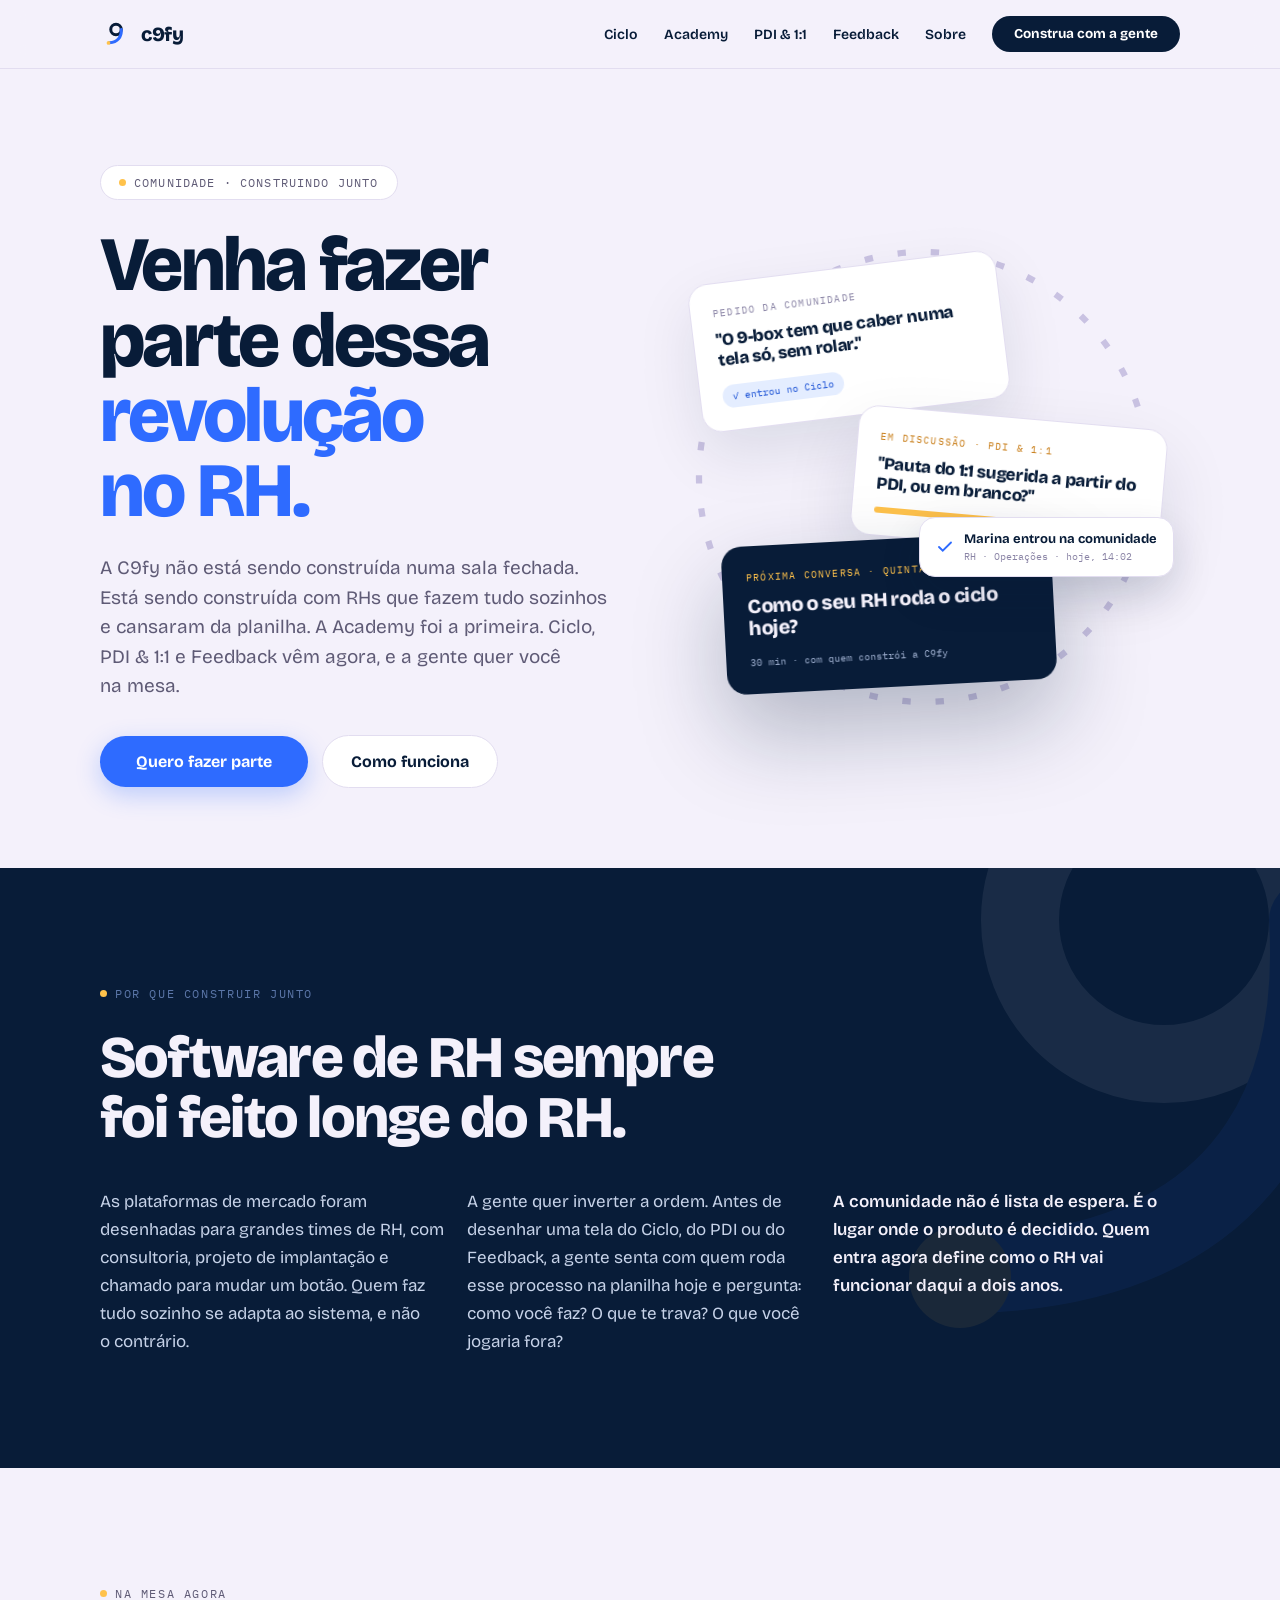
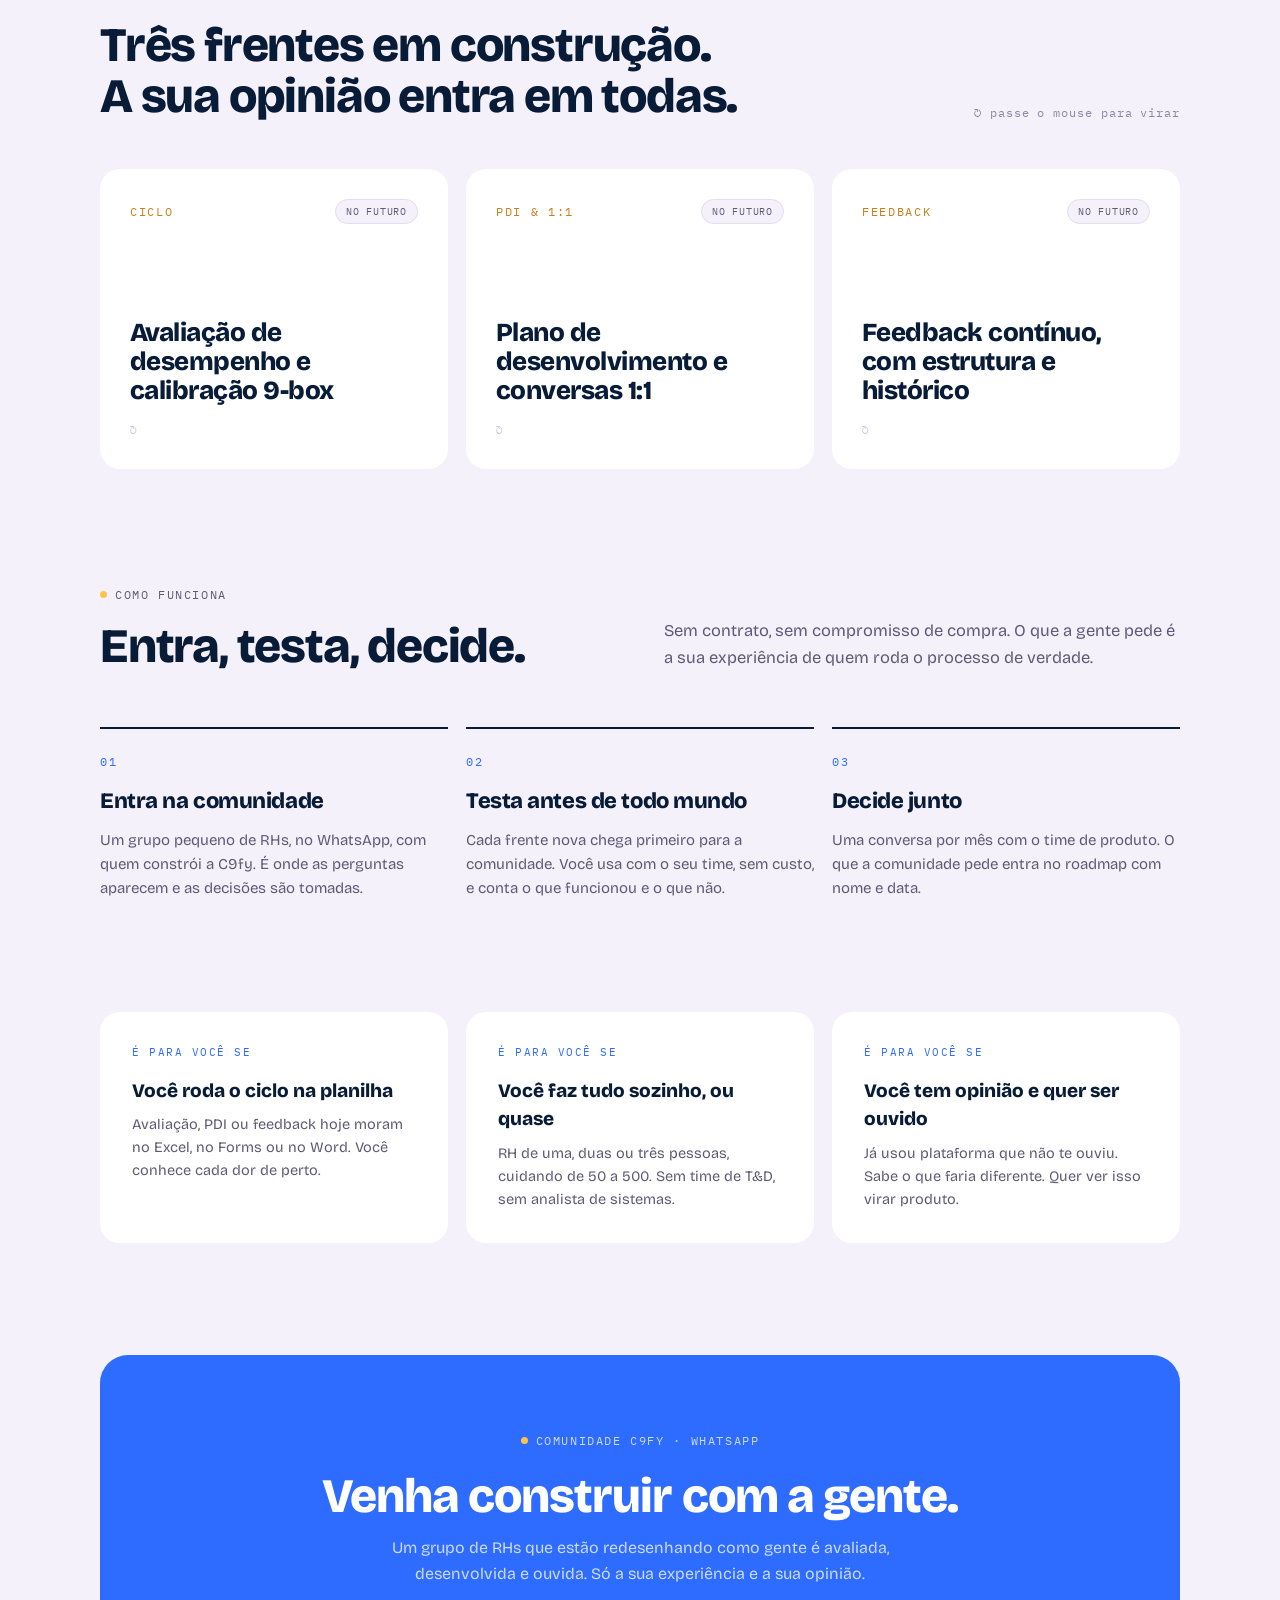
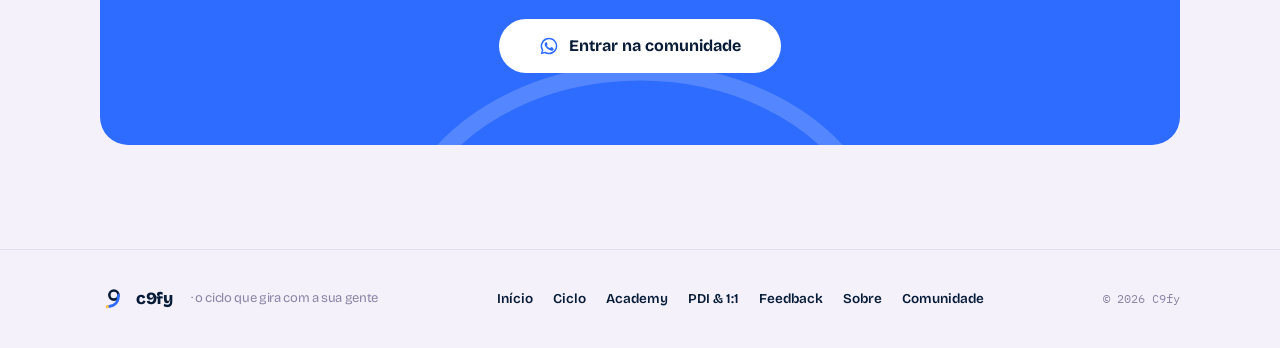
==== commit 06f6c4e0: "Remove "Contato" link from footer in comunidade.html, index.html, produtos.html, and sobre.html" ====
--- a/comunidade.html
+++ b/comunidade.html
@@ -183,7 +183,6 @@
       <li><a href="produtos.html#feedback">Feedback</a></li>
       <li><a href="sobre.html">Sobre</a></li>
       <li><a href="comunidade.html">Comunidade</a></li>
-      <li><a href="mailto:contato@c9fy.com">Contato</a></li>
     </ul>
     <span class="footer__copy">© 2026 C9fy</span>
   </div>
